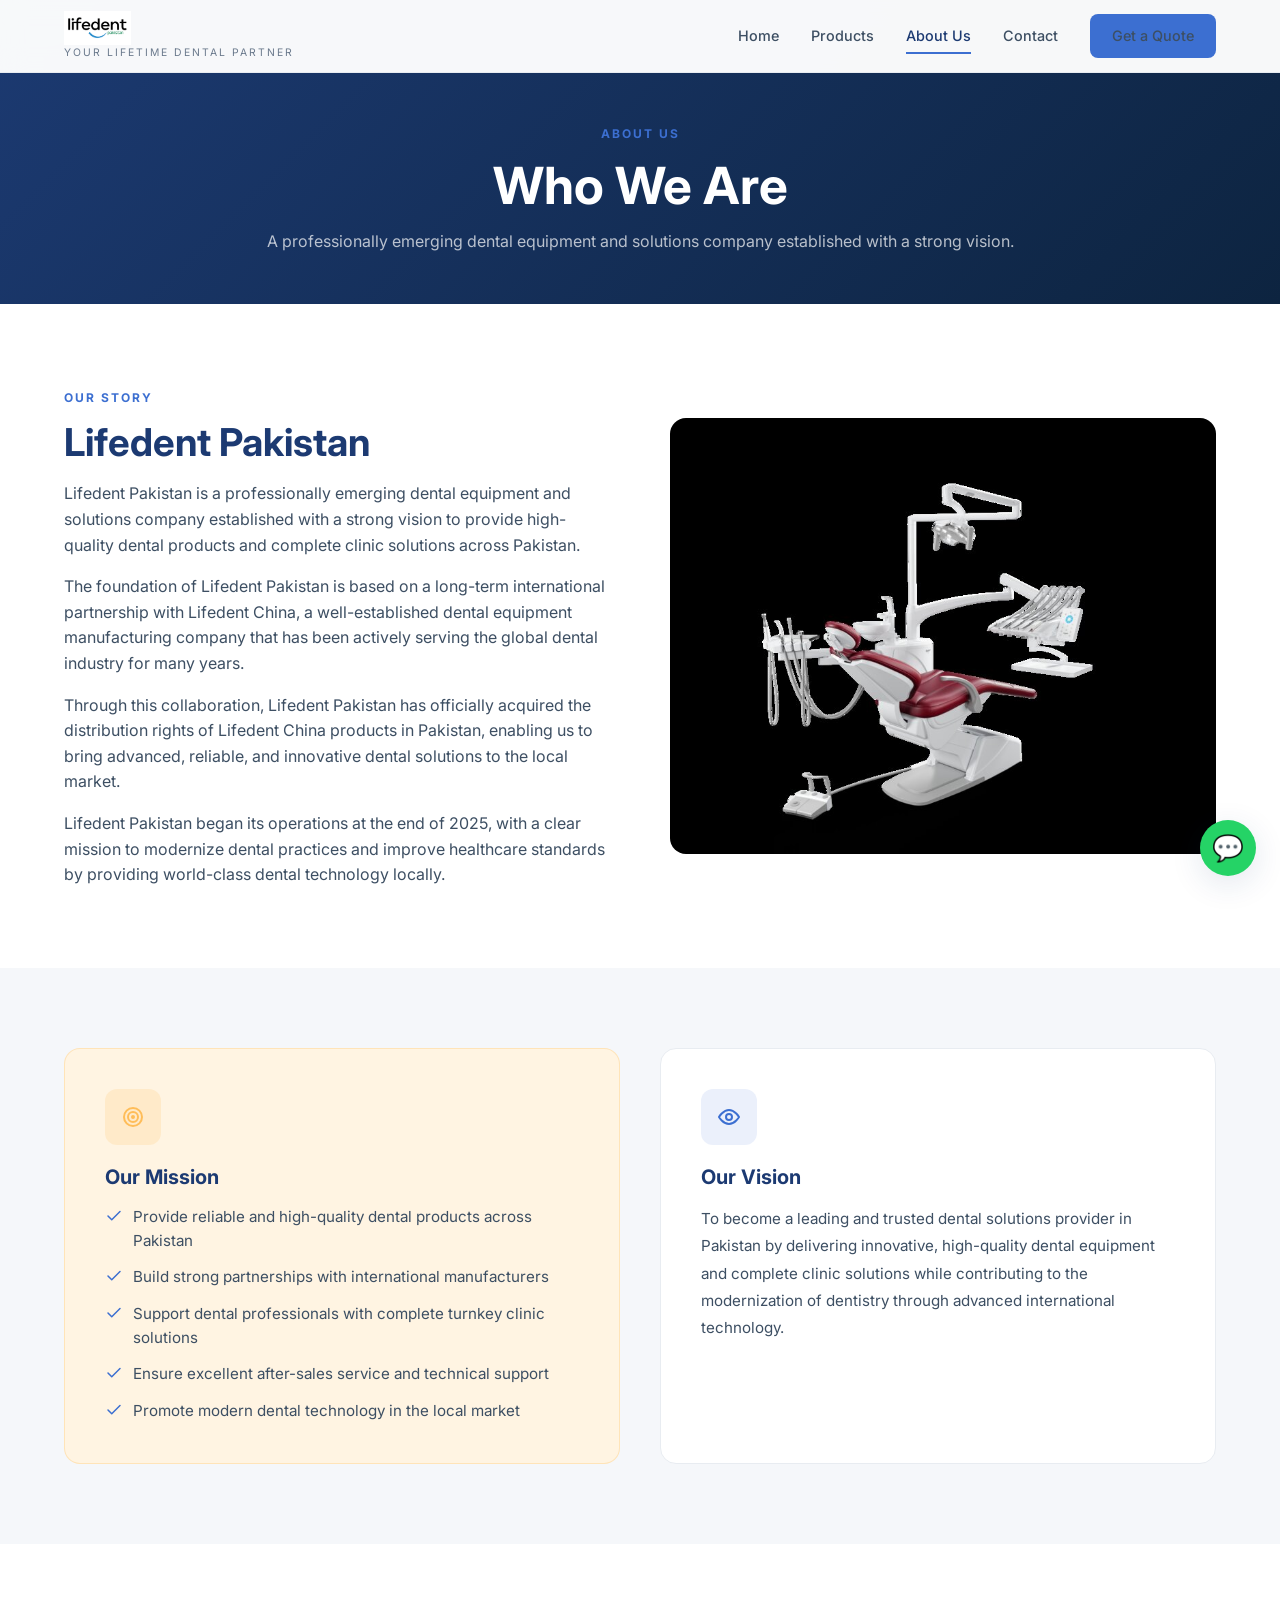
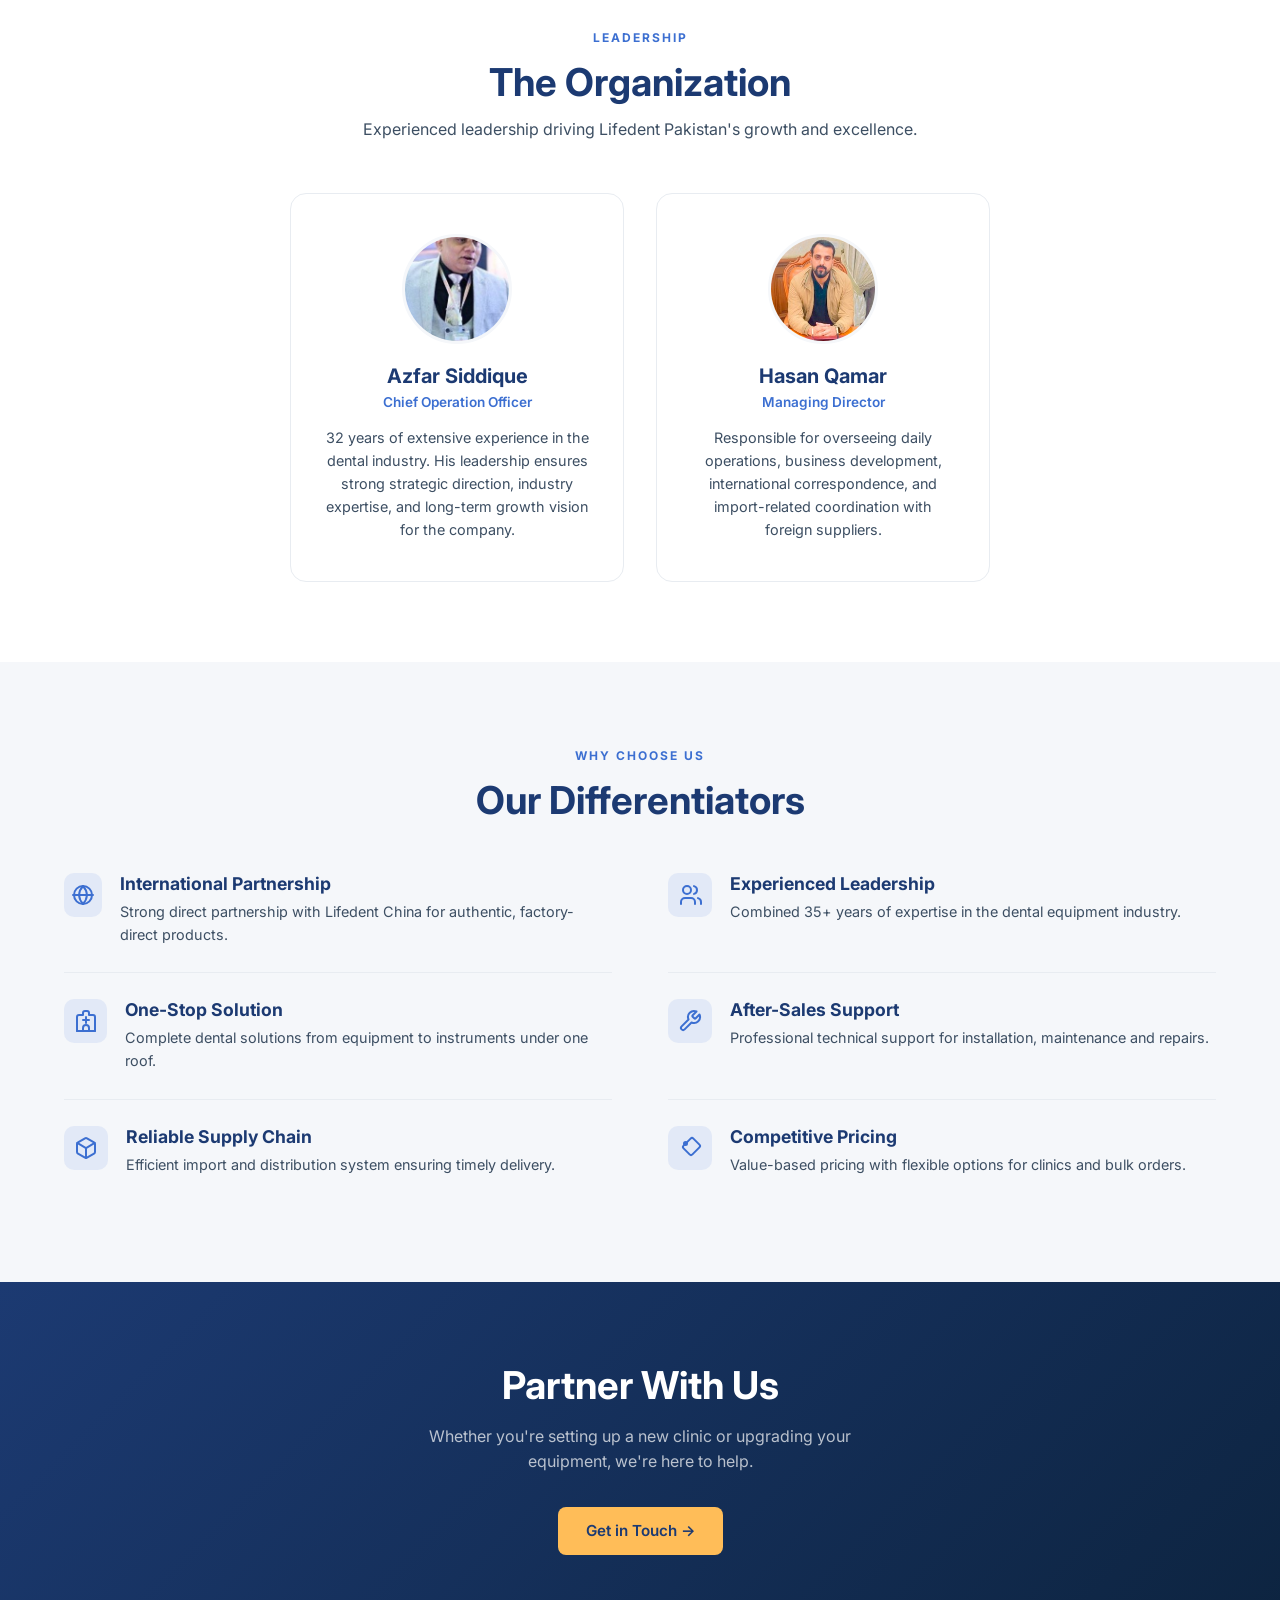
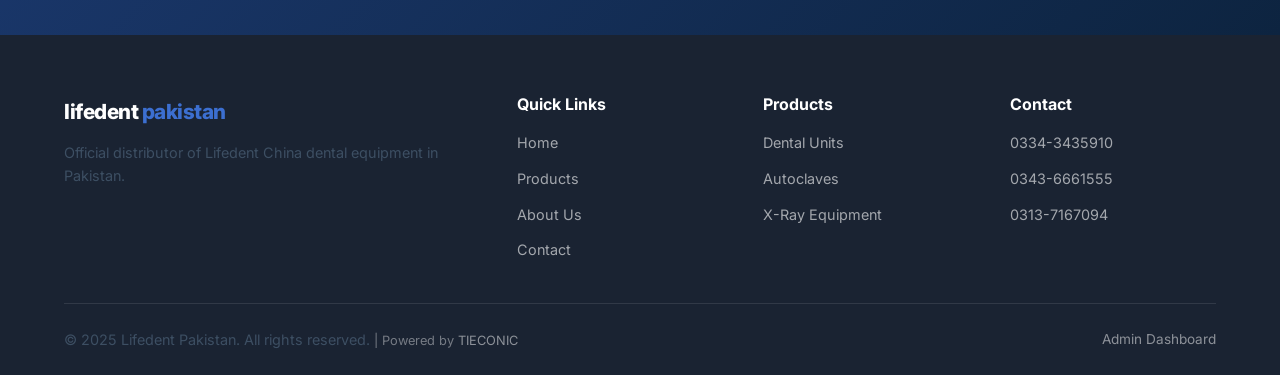
==== about.html @ 56ded5ef "Add Lifedent Pakistan website (HTML, CSS, JS, images) Initial site for Lifedent Pakistan including h" ====
<!DOCTYPE html>
<html lang="en">
<head>
  <meta charset="UTF-8">
  <meta name="viewport" content="width=device-width, initial-scale=1.0">
  <title>About Us — Lifedent Pakistan</title>
  <meta name="description" content="Learn about Lifedent Pakistan - the official distributor of Lifedent China in Pakistan with 32+ years of dental industry experience.">
  <link href="https://fonts.googleapis.com/css2?family=Inter:wght@400;500;600;700;800&display=swap" rel="stylesheet">
  <link rel="stylesheet" href="css/style.css">
</head>
<body>

  <!-- Header -->
  <header class="header">
    <div class="container header-inner">
      <a href="index.html" class="logo">
        <div>
          <img src="images/logo.png" alt="Lifedent Pakistan" class="logo-img">
          <span class="logo-sub">Your Lifetime Dental Partner</span>
        </div>
      </a>
      <nav class="nav">
        <a href="index.html">Home</a>
        <a href="products.html">Products</a>
        <a href="about.html">About Us</a>
        <a href="contact.html">Contact</a>
        <a href="contact.html" class="btn btn-primary">Get a Quote</a>
      </nav>
      <button class="mobile-toggle" aria-label="Menu">
        <span></span><span></span><span></span>
      </button>
    </div>
  </header>

  <!-- Page Header -->
  <section class="page-header">
    <div class="container">
      <span class="section-tag" style="color:var(--blue);">About Us</span>
      <h1>Who We Are</h1>
      <p>A professionally emerging dental equipment and solutions company established with a strong vision.</p>
    </div>
  </section>

  <!-- About Content -->
  <section class="section">
    <div class="container">
      <div class="about-split">
        <div>
          <span class="section-tag">Our Story</span>
          <h2>Lifedent Pakistan</h2>
          <p style="margin:16px 0;">Lifedent Pakistan is a professionally emerging dental equipment and solutions company established with a strong vision to provide high-quality dental products and complete clinic solutions across Pakistan.</p>
          <p style="margin-bottom:16px;">The foundation of Lifedent Pakistan is based on a long-term international partnership with Lifedent China, a well-established dental equipment manufacturing company that has been actively serving the global dental industry for many years.</p>
          <p style="margin-bottom:16px;">Through this collaboration, Lifedent Pakistan has officially acquired the distribution rights of Lifedent China products in Pakistan, enabling us to bring advanced, reliable, and innovative dental solutions to the local market.</p>
          <p>Lifedent Pakistan began its operations at the end of 2025, with a clear mission to modernize dental practices and improve healthcare standards by providing world-class dental technology locally.</p>
        </div>
        <div>
          <img src="images/p3i-full.jpg" alt="Lifedent Dental Unit in Modern Clinic" style="border-radius:16px;">
        </div>
      </div>
    </div>
  </section>

  <!-- Mission & Vision -->
  <section class="section section-alt">
    <div class="container">
      <div style="display:grid; grid-template-columns: 1fr 1fr; gap:40px;">
        <div class="feature-card cream" style="padding:40px;">
          <div class="feature-icon" style="background:rgba(255,189,88,0.18); color:var(--gold);"><svg xmlns="http://www.w3.org/2000/svg" width="24" height="24" viewBox="0 0 24 24" fill="none" stroke="currentColor" stroke-width="2" stroke-linecap="round" stroke-linejoin="round"><circle cx="12" cy="12" r="9"/><circle cx="12" cy="12" r="5"/><circle cx="12" cy="12" r="1"/></svg></div>
          <h3 style="margin-bottom:16px;">Our Mission</h3>
          <ul style="list-style:none; display:flex; flex-direction:column; gap:12px;">
            <li style="display:flex; gap:10px; align-items:flex-start; color:var(--gray-700); font-size:0.95rem;"><svg xmlns="http://www.w3.org/2000/svg" width="18" height="18" viewBox="0 0 24 24" fill="none" stroke="currentColor" stroke-width="2" stroke-linecap="round" stroke-linejoin="round" style="flex-shrink:0; margin-top:2px; color:var(--blue);"><path d="M20 6 9 17l-5-5"/></svg> Provide reliable and high-quality dental products across Pakistan</li>
            <li style="display:flex; gap:10px; align-items:flex-start; color:var(--gray-700); font-size:0.95rem;"><svg xmlns="http://www.w3.org/2000/svg" width="18" height="18" viewBox="0 0 24 24" fill="none" stroke="currentColor" stroke-width="2" stroke-linecap="round" stroke-linejoin="round" style="flex-shrink:0; margin-top:2px; color:var(--blue);"><path d="M20 6 9 17l-5-5"/></svg> Build strong partnerships with international manufacturers</li>
            <li style="display:flex; gap:10px; align-items:flex-start; color:var(--gray-700); font-size:0.95rem;"><svg xmlns="http://www.w3.org/2000/svg" width="18" height="18" viewBox="0 0 24 24" fill="none" stroke="currentColor" stroke-width="2" stroke-linecap="round" stroke-linejoin="round" style="flex-shrink:0; margin-top:2px; color:var(--blue);"><path d="M20 6 9 17l-5-5"/></svg> Support dental professionals with complete turnkey clinic solutions</li>
            <li style="display:flex; gap:10px; align-items:flex-start; color:var(--gray-700); font-size:0.95rem;"><svg xmlns="http://www.w3.org/2000/svg" width="18" height="18" viewBox="0 0 24 24" fill="none" stroke="currentColor" stroke-width="2" stroke-linecap="round" stroke-linejoin="round" style="flex-shrink:0; margin-top:2px; color:var(--blue);"><path d="M20 6 9 17l-5-5"/></svg> Ensure excellent after-sales service and technical support</li>
            <li style="display:flex; gap:10px; align-items:flex-start; color:var(--gray-700); font-size:0.95rem;"><svg xmlns="http://www.w3.org/2000/svg" width="18" height="18" viewBox="0 0 24 24" fill="none" stroke="currentColor" stroke-width="2" stroke-linecap="round" stroke-linejoin="round" style="flex-shrink:0; margin-top:2px; color:var(--blue);"><path d="M20 6 9 17l-5-5"/></svg> Promote modern dental technology in the local market</li>
          </ul>
        </div>
        <div class="feature-card" style="padding:40px;">
          <div class="feature-icon" style="background:rgba(60,111,209,0.1);"><svg xmlns="http://www.w3.org/2000/svg" width="24" height="24" viewBox="0 0 24 24" fill="none" stroke="currentColor" stroke-width="2" stroke-linecap="round" stroke-linejoin="round"><path d="M2 12s4-7 10-7 10 7 10 7-4 7-10 7-10-7-10-7Z"/><circle cx="12" cy="12" r="3"/></svg></div>
          <h3 style="margin-bottom:16px;">Our Vision</h3>
          <p style="font-size:0.95rem; line-height:1.8;">To become a leading and trusted dental solutions provider in Pakistan by delivering innovative, high-quality dental equipment and complete clinic solutions while contributing to the modernization of dentistry through advanced international technology.</p>
        </div>
      </div>
    </div>
  </section>

  <!-- Team -->
  <section class="section">
    <div class="container">
      <div class="section-header">
        <span class="section-tag">Leadership</span>
        <h2>The Organization</h2>
        <p>Experienced leadership driving Lifedent Pakistan's growth and excellence.</p>
      </div>
      <div class="team-grid" style="max-width:700px; margin:0 auto;">
        <div class="team-card">
          <img src="images/team-azfar.jpg" alt="Azfar Siddique" class="team-photo">
          <h3>Azfar Siddique</h3>
          <div class="role">Chief Operation Officer</div>
          <p>32 years of extensive experience in the dental industry. His leadership ensures strong strategic direction, industry expertise, and long-term growth vision for the company.</p>
        </div>
        <div class="team-card">
          <img src="images/team-hasan.jpg" alt="Hasan Qamar" class="team-photo">
          <h3>Hasan Qamar</h3>
          <div class="role">Managing Director</div>
          <p>Responsible for overseeing daily operations, business development, international correspondence, and import-related coordination with foreign suppliers.</p>
        </div>
      </div>
    </div>
  </section>

  <!-- Why Choose Us -->
  <section class="section section-alt">
    <div class="container">
      <div class="section-header">
        <span class="section-tag">Why Choose Us</span>
        <h2>Our Differentiators</h2>
      </div>
      <div class="feature-list">
        <div class="feature-row">
          <div class="feature-icon"><svg xmlns="http://www.w3.org/2000/svg" width="24" height="24" viewBox="0 0 24 24" fill="none" stroke="currentColor" stroke-width="2" stroke-linecap="round" stroke-linejoin="round"><circle cx="12" cy="12" r="9"/><path d="M2 12h20"/><path d="M12 3a15.3 15.3 0 0 1 4 9 15.3 15.3 0 0 1-4 9 15.3 15.3 0 0 1-4-9 15.3 15.3 0 0 1 4-9z"/></svg></div>
          <div>
            <h4>International Partnership</h4>
            <p>Strong direct partnership with Lifedent China for authentic, factory-direct products.</p>
          </div>
        </div>
        <div class="feature-row">
          <div class="feature-icon"><svg xmlns="http://www.w3.org/2000/svg" width="24" height="24" viewBox="0 0 24 24" fill="none" stroke="currentColor" stroke-width="2" stroke-linecap="round" stroke-linejoin="round"><path d="M17 21v-2a4 4 0 0 0-4-4H7a4 4 0 0 0-4 4v2"/><circle cx="9" cy="7" r="4"/><path d="M23 21v-2a4 4 0 0 0-3-3.87"/><path d="M16 3.13a4 4 0 0 1 0 7.75"/></svg></div>
          <div>
            <h4>Experienced Leadership</h4>
            <p>Combined 35+ years of expertise in the dental equipment industry.</p>
          </div>
        </div>
        <div class="feature-row">
          <div class="feature-icon"><svg xmlns="http://www.w3.org/2000/svg" width="24" height="24" viewBox="0 0 24 24" fill="none" stroke="currentColor" stroke-width="2" stroke-linecap="round" stroke-linejoin="round"><path d="M3 22V8a2 2 0 0 1 2-2h4V4a2 2 0 0 1 2-2h2a2 2 0 0 1 2 2v2h4a2 2 0 0 1 2 2v14"/><path d="M3 22h18"/><path d="M12 8v6"/><path d="M9 11h6"/><path d="M9 22v-3a3 3 0 0 1 6 0v3"/></svg></div>
          <div>
            <h4>One-Stop Solution</h4>
            <p>Complete dental solutions from equipment to instruments under one roof.</p>
          </div>
        </div>
        <div class="feature-row">
          <div class="feature-icon"><svg xmlns="http://www.w3.org/2000/svg" width="24" height="24" viewBox="0 0 24 24" fill="none" stroke="currentColor" stroke-width="2" stroke-linecap="round" stroke-linejoin="round"><path d="M14.7 6.3a1 1 0 0 0 0 1.4l1.6 1.6a1 1 0 0 0 1.4 0l3.77-3.77a6 6 0 0 1-7.94 7.94l-6.91 6.91a2.12 2.12 0 0 1-3-3l6.91-6.91a6 6 0 0 1 7.94-7.94l-3.76 3.76z"/></svg></div>
          <div>
            <h4>After-Sales Support</h4>
            <p>Professional technical support for installation, maintenance and repairs.</p>
          </div>
        </div>
        <div class="feature-row">
          <div class="feature-icon"><svg xmlns="http://www.w3.org/2000/svg" width="24" height="24" viewBox="0 0 24 24" fill="none" stroke="currentColor" stroke-width="2" stroke-linecap="round" stroke-linejoin="round"><path d="M21 16V8a2 2 0 0 0-1-1.73l-7-4a2 2 0 0 0-2 0l-7 4A2 2 0 0 0 3 8v8a2 2 0 0 0 1 1.73l7 4a2 2 0 0 0 2 0l7-4A2 2 0 0 0 21 16Z"/><path d="M3.27 6.96 12 12.01l8.73-5.05"/><path d="M12 22.08V12"/></svg></div>
          <div>
            <h4>Reliable Supply Chain</h4>
            <p>Efficient import and distribution system ensuring timely delivery.</p>
          </div>
        </div>
        <div class="feature-row">
          <div class="feature-icon"><svg xmlns="http://www.w3.org/2000/svg" width="24" height="24" viewBox="0 0 24 24" fill="none" stroke="currentColor" stroke-width="2" stroke-linecap="round" stroke-linejoin="round"><path d="M12.59 2.59a2 2 0 0 1 2.82 0l6 6a2 2 0 0 1 0 2.82l-7 7a2 2 0 0 1-2.82 0l-6-6a2 2 0 0 1 0-2.82l7-7Z"/><circle cx="7.5" cy="7.5" r="1.5"/></svg></div>
          <div>
            <h4>Competitive Pricing</h4>
            <p>Value-based pricing with flexible options for clinics and bulk orders.</p>
          </div>
        </div>
      </div>
    </div>
  </section>

  <!-- CTA -->
  <section class="cta-section">
    <div class="container">
      <h2>Partner With Us</h2>
      <p>Whether you're setting up a new clinic or upgrading your equipment, we're here to help.</p>
      <div class="cta-buttons">
        <a href="contact.html" class="btn btn-gold">Get in Touch →</a>
      </div>
    </div>
  </section>

  <!-- Footer -->
  <footer class="footer">
    <div class="container">
      <div class="footer-grid">
        <div>
          <div class="logo-text" style="color:white; margin-bottom:12px;">lifedent <span style="color:var(--blue);">pakistan</span></div>
          <p>Official distributor of Lifedent China dental equipment in Pakistan.</p>
        </div>
        <div>
          <h4>Quick Links</h4>
          <ul class="footer-links">
            <li><a href="index.html">Home</a></li>
            <li><a href="products.html">Products</a></li>
            <li><a href="about.html">About Us</a></li>
            <li><a href="contact.html">Contact</a></li>
          </ul>
        </div>
        <div>
          <h4>Products</h4>
          <ul class="footer-links">
            <li><a href="products.html">Dental Units</a></li>
            <li><a href="products.html">Autoclaves</a></li>
            <li><a href="products.html">X-Ray Equipment</a></li>
          </ul>
        </div>
        <div>
          <h4>Contact</h4>
          <ul class="footer-links">
            <li><a href="tel:03343435910">0334-3435910</a></li>
            <li><a href="tel:03436661555">0343-6661555</a></li>
            <li><a href="tel:03137167094">0313-7167094</a></li>
          </ul>
        </div>
      </div>
      <div class="footer-bottom">
        <p>© 2025 Lifedent Pakistan. All rights reserved. <span class="powered-by">| Powered by <a href="https://tieconic.com" target="_blank" rel="noopener">TIECONIC</a></span></p>
        <a href="admin.html">Admin Dashboard</a>
      </div>
    </div>
  </footer>

  <a href="https://wa.me/923343435910" target="_blank" class="whatsapp-float" title="Chat on WhatsApp">💬</a>
  <script src="js/main.js"></script>
</body>
</html>
---- css/style.css ----
/* ========================================
   LIFEDENT PAKISTAN - Main Stylesheet
   ======================================== */

/* --- Reset & Base --- */
*, *::before, *::after { box-sizing: border-box; margin: 0; padding: 0; }

:root {
  --navy: #1C3A72;
  --blue: #3C6FD1;
  --blue-dark: #2D55A8;
  --gold: #FFBD58;
  --cream: #FFF4E2;
  --white: #FFFFFF;
  --off-white: #F5F7FA;
  --gray-100: #E8ECF1;
  --gray-200: #CBD2DC;
  --gray-500: #6B7A8D;
  --gray-700: #3D4F63;
  --gray-900: #1A2332;
  --red: #E53E3E;
  --green: #38A169;
  --shadow-sm: 0 1px 3px rgba(28,58,114,0.08);
  --shadow-md: 0 4px 16px rgba(28,58,114,0.1);
  --shadow-lg: 0 8px 32px rgba(28,58,114,0.12);
  --radius: 8px;
  --radius-lg: 16px;
  --transition: 0.3s ease;
}

html { scroll-behavior: smooth; }
body {
  font-family: 'Inter', -apple-system, BlinkMacSystemFont, 'Segoe UI', sans-serif;
  color: var(--gray-900);
  line-height: 1.6;
  background: var(--white);
  -webkit-font-smoothing: antialiased;
}

img { max-width: 100%; height: auto; display: block; }
a { color: var(--blue); text-decoration: none; transition: color var(--transition); }
a:hover { color: var(--blue-dark); }

.container { max-width: 1200px; margin: 0 auto; padding: 0 24px; }

/* --- Typography --- */
h1, h2, h3, h4 { font-weight: 700; line-height: 1.2; color: var(--navy); }
h1 { font-size: clamp(2rem, 5vw, 3.2rem); }
h2 { font-size: clamp(1.6rem, 3.5vw, 2.4rem); }
h3 { font-size: 1.25rem; }
h4 { font-size: 1.1rem; }
p { color: var(--gray-700); }

/* --- Buttons --- */
.btn {
  display: inline-flex; align-items: center; gap: 8px;
  padding: 12px 28px; border-radius: var(--radius);
  font-size: 0.95rem; font-weight: 600;
  border: none; cursor: pointer;
  transition: all var(--transition);
}
.btn-primary { background: var(--blue); color: var(--white); }
.btn-primary:hover { background: var(--blue-dark); transform: translateY(-1px); box-shadow: var(--shadow-md); color: var(--white); }
.btn-navy { background: var(--navy); color: var(--white); }
.btn-navy:hover { background: #142D48; transform: translateY(-1px); color: var(--white); }
.btn-outline { background: transparent; border: 2px solid var(--blue); color: var(--blue); }
.btn-outline:hover { background: var(--blue); color: var(--white); }
.btn-gold { background: var(--gold); color: var(--navy); }
.btn-gold:hover { background: #E09600; }
.btn-sm { padding: 8px 18px; font-size: 0.85rem; }
.btn-danger { background: var(--red); color: var(--white); }
.btn-danger:hover { background: #C53030; }

/* --- Header / Navigation --- */
.header {
  position: fixed; top: 0; left: 0; right: 0; z-index: 1000;
  background: rgba(255,255,255,0.97);
  backdrop-filter: blur(12px);
  border-bottom: 1px solid var(--gray-100);
  transition: box-shadow var(--transition);
}
.header.scrolled { box-shadow: var(--shadow-md); }
.header-inner {
  display: flex; align-items: center; justify-content: space-between;
  height: 72px;
}
.logo { display: flex; align-items: center; gap: 10px; }
.logo svg { height: 36px; width: auto; }
.logo-img { height: 34px; width: auto; display: block; margin-bottom: 2px; }
.logo-text { font-size: 1.3rem; font-weight: 800; color: var(--navy); letter-spacing: -0.5px; }
.logo-text span { color: var(--blue); }
.logo-sub { font-size: 0.65rem; color: var(--gray-500); text-transform: uppercase; letter-spacing: 2px; display: block; margin-top: -2px; }

.nav { display: flex; align-items: center; gap: 32px; }
.nav a {
  font-size: 0.9rem; font-weight: 500; color: var(--gray-700);
  position: relative; padding: 4px 0;
}
.nav a::after {
  content: ''; position: absolute; bottom: -2px; left: 0; width: 0; height: 2px;
  background: var(--blue); transition: width var(--transition);
}
.nav a:hover, .nav a.active { color: var(--navy); }
.nav a:hover::after, .nav a.active::after { width: 100%; }
.nav .btn { padding: 10px 22px; }

.mobile-toggle { display: none; background: none; border: none; cursor: pointer; padding: 8px; }
.mobile-toggle span {
  display: block; width: 24px; height: 2px; background: var(--navy);
  margin: 5px 0; transition: all var(--transition);
}

/* --- Hero Section --- */
.hero {
  padding: 140px 0 80px;
  background: var(--off-white);
}
.hero-grid {
  display: grid; grid-template-columns: 1fr 1fr; gap: 60px; align-items: center;
}
.hero-badge {
  display: inline-block;
  color: var(--blue); border-bottom: 2px solid var(--blue);
  padding-bottom: 6px; font-size: 0.8rem; font-weight: 700;
  text-transform: uppercase; letter-spacing: 1.5px;
  margin-bottom: 24px;
}
.hero h1 { margin-bottom: 20px; }
.hero h1 span { color: var(--blue); }
.hero p { font-size: 1.1rem; margin-bottom: 32px; max-width: 500px; }
.hero-buttons { display: flex; gap: 16px; flex-wrap: wrap; }
.hero-image { position: relative; }
.hero-image img {
  border-radius: var(--radius-lg);
  border: 1px solid var(--gray-100);
  box-shadow: var(--shadow-lg);
  background: var(--white);
}

/* --- Stats Bar --- */
.stats-bar {
  background: var(--navy);
  padding: 40px 0;
}
.stats-grid {
  display: grid; grid-template-columns: repeat(4, 1fr); gap: 30px; text-align: center;
}
.stat-item h3 { font-size: 2rem; color: var(--blue); margin-bottom: 4px; }
.stat-item p { color: rgba(255,255,255,0.7); font-size: 0.85rem; }

/* --- Section Styles --- */
.section { padding: 80px 0; }
.section-alt { background: var(--off-white); }
.section-header { text-align: center; max-width: 640px; margin: 0 auto 50px; }
.section-header p { margin-top: 12px; }
.section-tag {
  display: inline-block; font-size: 0.75rem; font-weight: 700; text-transform: uppercase;
  letter-spacing: 2px; color: var(--blue); margin-bottom: 12px;
}

/* --- Product Cards --- */
.products-grid {
  display: grid; grid-template-columns: repeat(auto-fill, minmax(300px, 1fr)); gap: 28px;
}
.product-card {
  background: var(--white); border-radius: var(--radius-lg);
  overflow: hidden; border: 1px solid var(--gray-100);
  transition: all var(--transition);
}
.product-card:hover {
  transform: translateY(-2px);
  box-shadow: var(--shadow-md);
  border-color: var(--blue);
}
.product-card-image {
  height: 240px; overflow: hidden; background: var(--off-white);
  display: flex; align-items: center; justify-content: center;
  padding: 20px;
}
.product-card-image img {
  max-height: 100%; width: auto; object-fit: contain;
}
.product-card-body { padding: 24px; }
.product-card-body .category {
  font-size: 0.75rem; font-weight: 600; text-transform: uppercase;
  letter-spacing: 1px; color: var(--blue); margin-bottom: 8px;
}
.product-card-body h3 { margin-bottom: 8px; }
.product-card-body p { font-size: 0.9rem; margin-bottom: 16px; 
  display: -webkit-box; -webkit-line-clamp: 3; -webkit-box-orient: vertical; overflow: hidden;
}
.product-card-footer {
  display: flex; align-items: center; justify-content: space-between;
  padding: 16px 24px; border-top: 1px solid var(--gray-100);
}
.product-card-footer .brand { font-size: 0.8rem; color: var(--gray-500); }

/* --- Features Grid (Mission / Vision cards) --- */
.features-grid {
  display: grid; grid-template-columns: repeat(auto-fill, minmax(260px, 1fr)); gap: 28px;
}
.feature-card {
  padding: 32px; border-radius: var(--radius-lg);
  background: var(--white); border: 1px solid var(--gray-100);
  transition: all var(--transition);
}
.feature-card:hover { border-color: var(--blue); box-shadow: var(--shadow-md); }
.feature-card.cream { background: var(--cream); border-color: rgba(255,189,88,0.3); }
.feature-icon {
  width: 56px; height: 56px; border-radius: 12px;
  background: rgba(60,111,209,0.1); color: var(--blue);
  display: flex; align-items: center; justify-content: center;
  margin-bottom: 20px; font-size: 1.5rem;
}
.feature-card h4 { margin-bottom: 8px; }
.feature-card p { font-size: 0.9rem; }

/* --- Feature List (flat, non-card differentiator rows) --- */
.feature-list {
  display: grid; grid-template-columns: repeat(2, 1fr); gap: 0 56px;
}
.feature-row {
  display: flex; gap: 18px; align-items: flex-start;
  padding: 26px 0; border-top: 1px solid var(--gray-100);
}
.feature-row:nth-child(1), .feature-row:nth-child(2) { border-top: none; padding-top: 0; }
.feature-row .feature-icon {
  width: 44px; height: 44px; border-radius: 10px; margin-bottom: 0;
}
.feature-row h4 { margin-bottom: 6px; }
.feature-row p { font-size: 0.9rem; }

/* --- About Section (Home) --- */
.about-split {
  display: grid; grid-template-columns: 1fr 1fr; gap: 60px; align-items: center;
}
.about-split img { border-radius: var(--radius-lg); }

/* --- CTA Section --- */
.cta-section {
  background: linear-gradient(135deg, var(--navy) 0%, #0D2440 100%);
  padding: 80px 0; text-align: center;
}
.cta-section h2 { color: var(--white); margin-bottom: 16px; }
.cta-section p { color: rgba(255,255,255,0.7); margin-bottom: 32px; max-width: 500px; margin-left: auto; margin-right: auto; }
.cta-buttons { display: flex; gap: 16px; justify-content: center; flex-wrap: wrap; }

/* --- Contact Info --- */
.contact-grid {
  display: grid; grid-template-columns: 1fr 1fr; gap: 48px;
}
.contact-info-list { list-style: none; display: flex; flex-direction: column; gap: 24px; }
.contact-info-list li {
  display: flex; gap: 16px; align-items: flex-start;
}
.contact-info-list .icon {
  width: 48px; height: 48px; border-radius: 12px;
  background: rgba(0,174,239,0.1); color: var(--blue);
  display: flex; align-items: center; justify-content: center;
  flex-shrink: 0; font-size: 1.2rem;
}
.contact-info-list h4 { margin-bottom: 4px; }
.contact-info-list p { font-size: 0.9rem; }

.contact-form { display: flex; flex-direction: column; gap: 16px; }
.form-row { display: grid; grid-template-columns: 1fr 1fr; gap: 16px; }
.form-group { display: flex; flex-direction: column; gap: 6px; }
.form-group label { font-size: 0.85rem; font-weight: 600; color: var(--navy); }
.form-group input, .form-group textarea, .form-group select {
  padding: 12px 16px; border: 1px solid var(--gray-200); border-radius: var(--radius);
  font-family: inherit; font-size: 0.95rem; transition: border-color var(--transition);
  outline: none;
}
.form-group input:focus, .form-group textarea:focus, .form-group select:focus {
  border-color: var(--blue); box-shadow: 0 0 0 3px rgba(0,174,239,0.1);
}
.form-group textarea { resize: vertical; min-height: 120px; }

/* --- Team Section --- */
.team-grid {
  display: grid; grid-template-columns: repeat(auto-fill, minmax(280px, 1fr)); gap: 32px;
}
.team-card {
  text-align: center; padding: 40px 32px; background: var(--white);
  border-radius: var(--radius-lg); border: 1px solid var(--gray-100);
}
.team-avatar {
  width: 100px; height: 100px; border-radius: 50%;
  background: linear-gradient(135deg, var(--blue), var(--navy));
  margin: 0 auto 20px; display: flex; align-items: center; justify-content: center;
  font-size: 2rem; color: var(--white); font-weight: 700;
}
.team-photo {
  width: 110px; height: 110px; border-radius: 50%;
  margin: 0 auto 20px; object-fit: cover;
  border: 3px solid var(--off-white);
}
.team-card h3 { margin-bottom: 4px; }
.team-card .role { color: var(--blue); font-size: 0.85rem; font-weight: 600; margin-bottom: 12px; }
.team-card p { font-size: 0.9rem; }

/* --- Footer --- */
.footer {
  background: var(--gray-900); padding: 60px 0 24px; color: rgba(255,255,255,0.7);
}
.footer-grid {
  display: grid; grid-template-columns: 2fr 1fr 1fr 1fr; gap: 40px; margin-bottom: 40px;
}
.footer h4 { color: var(--white); margin-bottom: 16px; font-size: 1rem; }
.footer p { font-size: 0.9rem; }
.footer-links { list-style: none; display: flex; flex-direction: column; gap: 10px; }
.footer-links a { color: rgba(255,255,255,0.6); font-size: 0.9rem; }
.footer-links a:hover { color: var(--blue); }
.footer-bottom {
  border-top: 1px solid rgba(255,255,255,0.1); padding-top: 24px;
  display: flex; justify-content: space-between; align-items: center;
  font-size: 0.85rem;
}
.footer-bottom a { color: rgba(255,255,255,0.5); }
.powered-by { color: rgba(255,255,255,0.4); font-size: 0.8rem; }
.powered-by a { color: rgba(255,255,255,0.5); transition: color 0.3s; }
.powered-by a:hover { color: #00AEEF; }

/* --- Page Header --- */
.page-header {
  padding: 120px 0 50px;
  background: linear-gradient(135deg, var(--navy) 0%, #0D2440 100%);
  text-align: center;
}
.page-header h1 { color: var(--white); margin-bottom: 12px; }
.page-header p { color: rgba(255,255,255,0.7); }

/* --- Product Detail Modal --- */
.modal-overlay {
  position: fixed; inset: 0; background: rgba(0,0,0,0.5);
  z-index: 2000; display: none; align-items: center; justify-content: center;
  padding: 24px;
}
.modal-overlay.active { display: flex; }
.modal {
  background: var(--white); border-radius: var(--radius-lg);
  max-width: 700px; width: 100%; max-height: 85vh; overflow-y: auto;
  padding: 40px; position: relative;
}
.modal-close {
  position: absolute; top: 16px; right: 16px; background: none; border: none;
  font-size: 1.5rem; cursor: pointer; color: var(--gray-500); padding: 4px 8px;
}
.modal-close:hover { color: var(--navy); }
.modal img { border-radius: var(--radius); margin-bottom: 20px; }

/* ========================================
   ADMIN DASHBOARD STYLES
   ======================================== */
.admin-layout {
  display: grid; grid-template-columns: 250px 1fr; min-height: 100vh;
}
.admin-sidebar {
  background: var(--navy); color: var(--white); padding: 24px 0;
  position: fixed; top: 0; left: 0; bottom: 0; width: 250px; overflow-y: auto;
}
.admin-sidebar .logo-area {
  padding: 0 24px 24px; border-bottom: 1px solid rgba(255,255,255,0.1);
  margin-bottom: 16px;
}
.admin-sidebar .logo-area h3 { color: var(--white); font-size: 1.1rem; }
.admin-sidebar .logo-area span { color: var(--blue); font-size: 0.75rem; }
.admin-nav { list-style: none; }
.admin-nav li a {
  display: flex; align-items: center; gap: 12px;
  padding: 12px 24px; color: rgba(255,255,255,0.6);
  font-size: 0.9rem; transition: all var(--transition);
}
.admin-nav li a:hover, .admin-nav li a.active {
  background: rgba(255,255,255,0.08); color: var(--white);
}
.admin-nav li a.active { border-right: 3px solid var(--blue); }

.admin-main { margin-left: 250px; padding: 32px; background: var(--off-white); min-height: 100vh; }
.admin-topbar {
  display: flex; justify-content: space-between; align-items: center;
  margin-bottom: 32px;
}
.admin-topbar h1 { font-size: 1.6rem; }

/* Admin Cards */
.admin-stats {
  display: grid; grid-template-columns: repeat(auto-fill, minmax(220px, 1fr)); gap: 20px;
  margin-bottom: 32px;
}
.admin-stat-card {
  background: var(--white); border-radius: var(--radius-lg); padding: 24px;
  border: 1px solid var(--gray-100);
}
.admin-stat-card .label { font-size: 0.8rem; color: var(--gray-500); text-transform: uppercase; letter-spacing: 1px; }
.admin-stat-card .value { font-size: 2rem; font-weight: 700; color: var(--navy); margin: 4px 0; }

/* Admin Table */
.admin-table-wrap {
  background: var(--white); border-radius: var(--radius-lg);
  border: 1px solid var(--gray-100); overflow: hidden;
}
.admin-table-header {
  display: flex; justify-content: space-between; align-items: center;
  padding: 20px 24px; border-bottom: 1px solid var(--gray-100);
}
.admin-table-header h3 { font-size: 1.1rem; }

.admin-table {
  width: 100%; border-collapse: collapse;
}
.admin-table th {
  text-align: left; padding: 12px 24px; font-size: 0.8rem;
  text-transform: uppercase; letter-spacing: 1px; color: var(--gray-500);
  border-bottom: 1px solid var(--gray-100); background: var(--off-white);
}
.admin-table td {
  padding: 16px 24px; border-bottom: 1px solid var(--gray-100);
  font-size: 0.9rem; vertical-align: middle;
}
.admin-table tr:last-child td { border-bottom: none; }
.admin-table .product-thumb {
  width: 50px; height: 50px; border-radius: var(--radius);
  object-fit: cover; background: var(--off-white);
}
.badge {
  display: inline-block; padding: 4px 12px; border-radius: 12px;
  font-size: 0.75rem; font-weight: 600;
}
.badge-active { background: rgba(56,161,105,0.1); color: var(--green); }
.badge-draft { background: rgba(107,122,141,0.1); color: var(--gray-500); }

/* Admin Form */
.admin-form-wrap {
  background: var(--white); border-radius: var(--radius-lg);
  border: 1px solid var(--gray-100); padding: 32px;
}
.admin-form-wrap h3 { margin-bottom: 24px; }

/* --- Toast Notification --- */
.toast {
  position: fixed; bottom: 24px; right: 24px; z-index: 3000;
  background: var(--navy); color: var(--white);
  padding: 14px 24px; border-radius: var(--radius);
  font-size: 0.9rem; box-shadow: var(--shadow-lg);
  transform: translateY(100px); opacity: 0;
  transition: all 0.3s ease;
}
.toast.show { transform: translateY(0); opacity: 1; }
.toast.success { background: var(--green); }
.toast.error { background: var(--red); }

/* --- WhatsApp Floating Button --- */
.whatsapp-float {
  position: fixed; bottom: 24px; right: 24px; z-index: 900;
  width: 56px; height: 56px; border-radius: 50%;
  background: #25D366; color: white;
  display: flex; align-items: center; justify-content: center;
  box-shadow: var(--shadow-lg); transition: transform var(--transition);
  font-size: 1.6rem;
}
.whatsapp-float:hover { transform: scale(1.1); color: white; }

/* --- Responsive --- */
@media (max-width: 900px) {
  .hero-grid, .about-split, .contact-grid { grid-template-columns: 1fr; gap: 40px; }
  .hero { padding: 120px 0 60px; }
  .hero-image { order: -1; }
  .stats-grid { grid-template-columns: repeat(2, 1fr); }
  .footer-grid { grid-template-columns: 1fr 1fr; }
  .products-grid { grid-template-columns: repeat(auto-fill, minmax(260px, 1fr)); }
  .feature-list { grid-template-columns: 1fr; gap: 0; }
  .feature-row:nth-child(2) { border-top: 1px solid var(--gray-100); padding-top: 26px; }
  .form-row { grid-template-columns: 1fr; }
  
  /* Admin responsive */
  .admin-layout { grid-template-columns: 1fr; }
  .admin-sidebar { display: none; }
  .admin-main { margin-left: 0; }
  .admin-table { font-size: 0.8rem; }
  .admin-table th, .admin-table td { padding: 10px 12px; }
}

@media (max-width: 768px) {
  .nav { 
    display: none; position: fixed; top: 72px; left: 0; right: 0;
    background: var(--white); flex-direction: column; padding: 24px;
    box-shadow: var(--shadow-lg); gap: 16px;
  }
  .nav.open { display: flex; }
  .mobile-toggle { display: block; }
  .footer-grid { grid-template-columns: 1fr; }
  .footer-bottom { flex-direction: column; gap: 8px; text-align: center; }
}
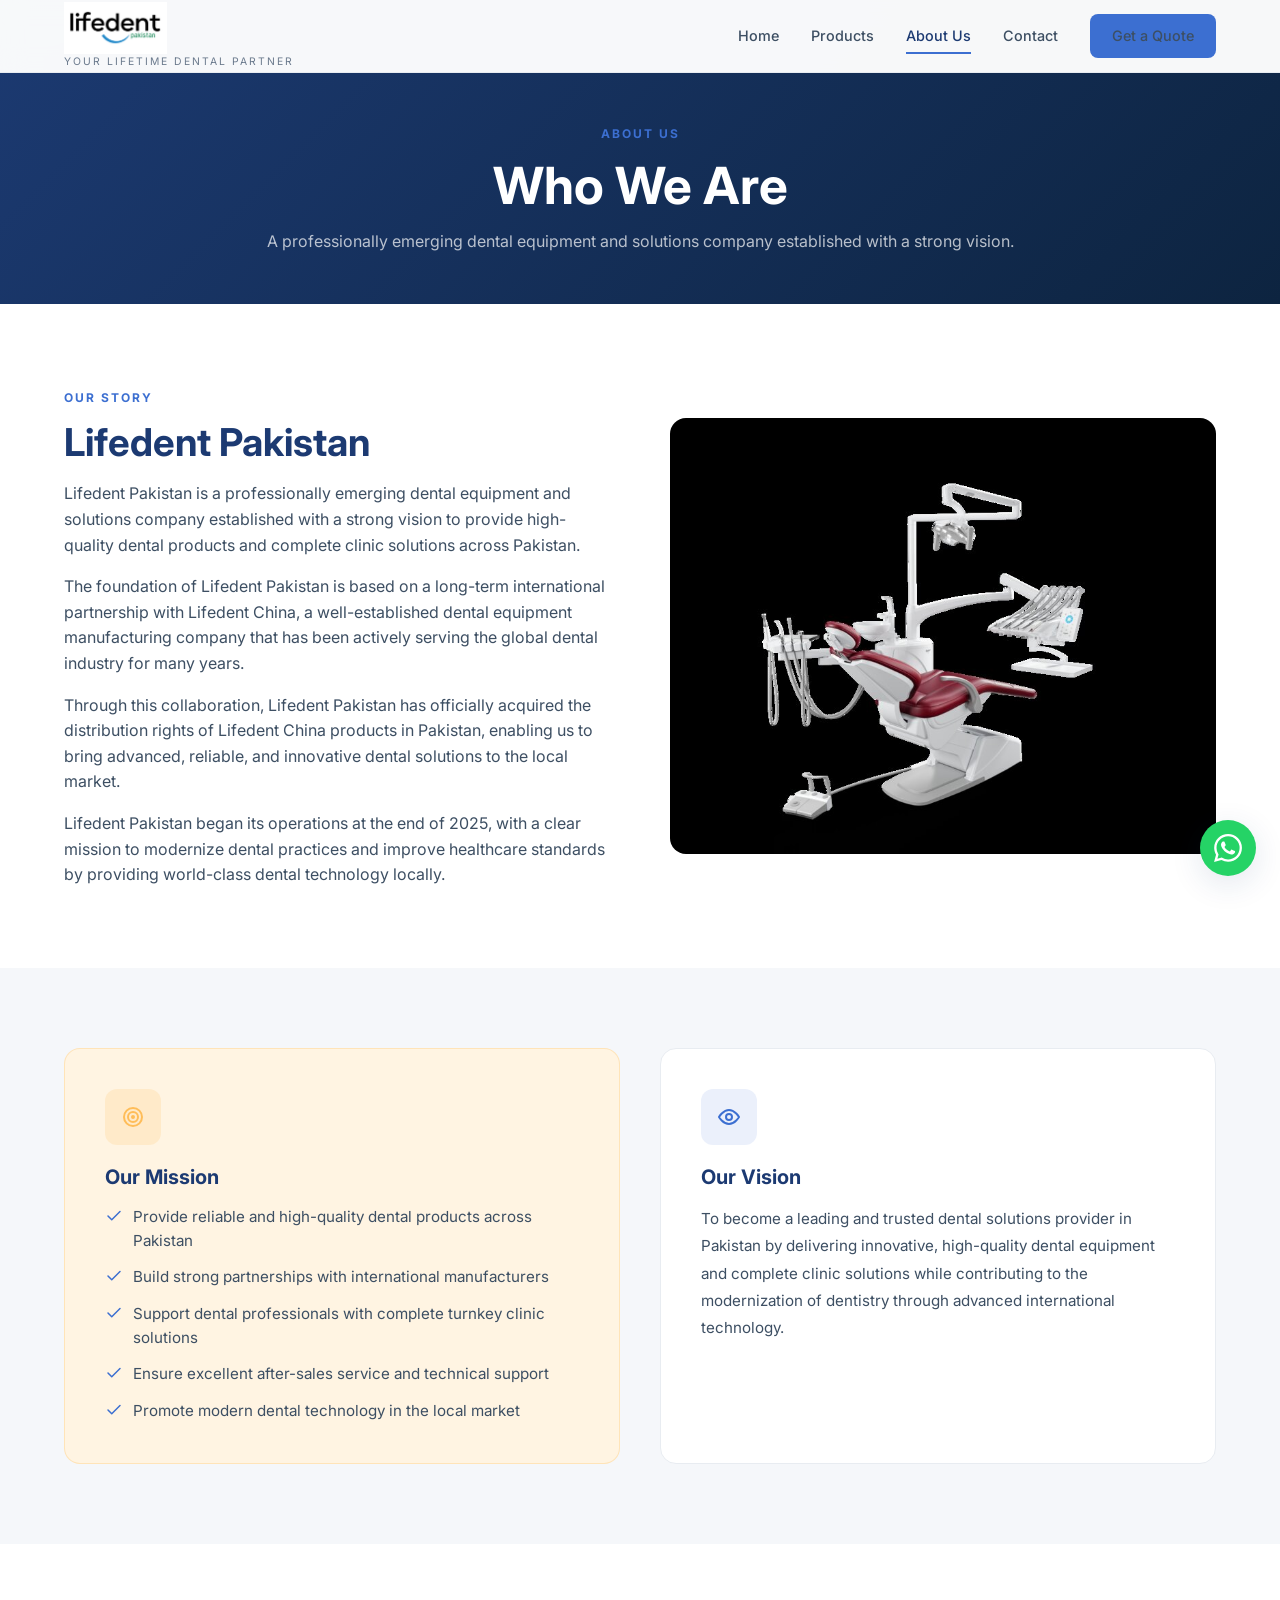
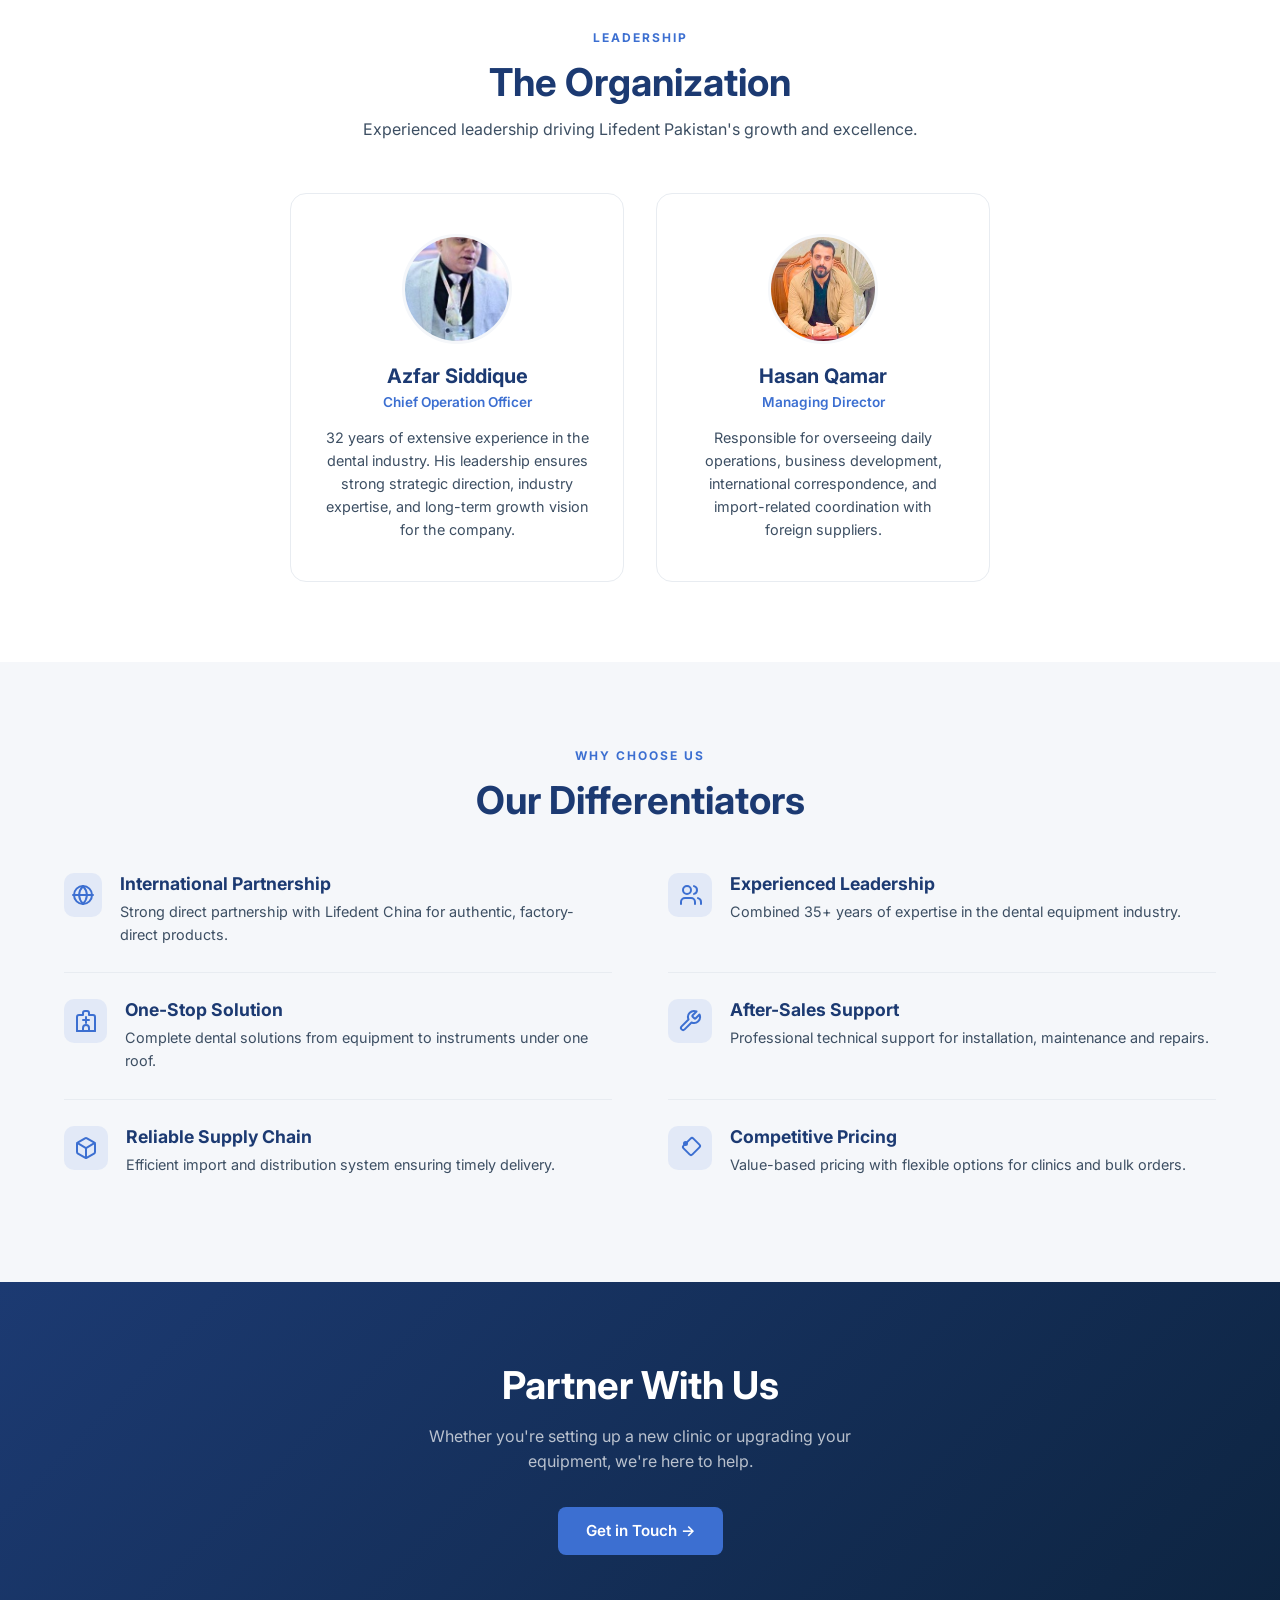
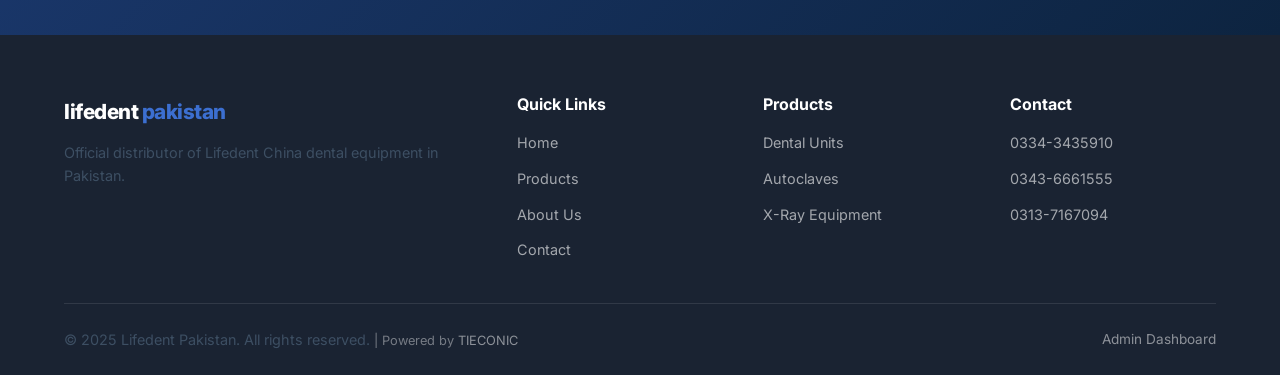
==== commit e8bfb739: "Improve admin panel and website UI - Admin: full responsive redesign (mobile sidebar with hamburger," ====
--- a/about.html
+++ b/about.html
@@ -169,7 +169,7 @@
       <h2>Partner With Us</h2>
       <p>Whether you're setting up a new clinic or upgrading your equipment, we're here to help.</p>
       <div class="cta-buttons">
-        <a href="contact.html" class="btn btn-gold">Get in Touch →</a>
+        <a href="contact.html" class="btn btn-primary">Get in Touch →</a>
       </div>
     </div>
   </section>
@@ -215,7 +215,7 @@
     </div>
   </footer>
 
-  <a href="https://wa.me/923343435910" target="_blank" class="whatsapp-float" title="Chat on WhatsApp">💬</a>
+  <a href="https://wa.me/923343435910" target="_blank" class="whatsapp-float" title="Chat on WhatsApp"><svg xmlns="http://www.w3.org/2000/svg" viewBox="0 0 24 24" fill="currentColor" width="28" height="28"><path d="M17.472 14.382c-.297-.149-1.758-.867-2.03-.967-.273-.099-.471-.148-.67.15-.197.297-.767.966-.94 1.164-.173.199-.347.223-.644.075-.297-.15-1.255-.463-2.39-1.475-.883-.788-1.48-1.761-1.653-2.059-.173-.297-.018-.458.13-.606.134-.133.298-.347.446-.52.149-.174.198-.298.298-.497.099-.198.05-.371-.025-.52-.075-.149-.669-1.612-.916-2.207-.242-.579-.487-.5-.669-.51-.173-.008-.371-.01-.57-.01-.198 0-.52.074-.792.372-.272.297-1.04 1.016-1.04 2.479 0 1.462 1.065 2.875 1.213 3.074.149.198 2.096 3.2 5.077 4.487.709.306 1.262.489 1.694.625.712.227 1.36.195 1.871.118.571-.085 1.758-.719 2.006-1.413.248-.694.248-1.289.173-1.413-.074-.124-.272-.198-.57-.347m-5.421 7.403h-.004a9.87 9.87 0 01-5.031-1.378l-.361-.214-3.741.982.998-3.648-.235-.374a9.86 9.86 0 01-1.51-5.26c.001-5.45 4.436-9.884 9.888-9.884 2.64 0 5.122 1.03 6.988 2.898a9.825 9.825 0 012.893 6.994c-.003 5.45-4.437 9.884-9.885 9.884m8.413-18.297A11.815 11.815 0 0012.05 0C5.495 0 .16 5.335.157 11.892c0 2.096.547 4.142 1.588 5.945L.057 24l6.305-1.654a11.882 11.882 0 005.683 1.448h.005c6.554 0 11.89-5.335 11.893-11.893a11.821 11.821 0 00-3.48-8.413z"/></svg></a>
   <script src="js/main.js"></script>
 </body>
 </html>
--- a/css/style.css
+++ b/css/style.css
@@ -86,7 +86,7 @@
 }
 .logo { display: flex; align-items: center; gap: 10px; }
 .logo svg { height: 36px; width: auto; }
-.logo-img { height: 34px; width: auto; display: block; margin-bottom: 2px; }
+.logo-img { height: 52px; width: auto; display: block; margin-bottom: 2px; }
 .logo-text { font-size: 1.3rem; font-weight: 800; color: var(--navy); letter-spacing: -0.5px; }
 .logo-text span { color: var(--blue); }
 .logo-sub { font-size: 0.65rem; color: var(--gray-500); text-transform: uppercase; letter-spacing: 2px; display: block; margin-top: -2px; }
@@ -350,118 +350,217 @@
 .modal img { border-radius: var(--radius); margin-bottom: 20px; }
 
 /* ========================================
-   ADMIN DASHBOARD STYLES
+   ADMIN DASHBOARD — 2-Color Responsive
    ======================================== */
-.admin-layout {
-  display: grid; grid-template-columns: 250px 1fr; min-height: 100vh;
-}
+
+/* Login Screen */
+.admin-login-overlay {
+  position: fixed; inset: 0; z-index: 9999;
+  background: var(--off-white);
+  display: flex; align-items: center; justify-content: center; padding: 24px;
+}
+.admin-login-box {
+  background: var(--white); border-radius: var(--radius-lg);
+  padding: 40px 36px; width: 100%; max-width: 400px;
+  border: 1px solid var(--gray-100); box-shadow: var(--shadow-lg); text-align: center;
+}
+.admin-login-box img { height: 72px; width: auto; margin: 0 auto 18px; display: block; }
+.admin-login-box h2 { margin-bottom: 6px; }
+.admin-login-box > p { color: var(--gray-500); font-size: 0.875rem; margin-bottom: 24px; }
+.admin-login-box .btn { justify-content: center; }
+
+/* Layout */
+.admin-layout { display: flex; min-height: 100vh; }
+
+/* Mobile Top Bar */
+.admin-mobile-bar {
+  display: none; position: fixed; top: 0; left: 0; right: 0; z-index: 1100;
+  background: var(--navy); height: 60px; padding: 0 16px;
+  align-items: center; justify-content: space-between;
+  box-shadow: 0 2px 8px rgba(0,0,0,0.3);
+}
+.mobile-logo { display: flex; align-items: center; gap: 10px; }
+.mobile-logo img { height: 30px; width: auto; filter: brightness(0) invert(1); }
+.mobile-logo span { font-size: 0.95rem; font-weight: 700; color: var(--white); }
+.sidebar-toggle-btn {
+  background: none; border: none; cursor: pointer; padding: 8px;
+  border-radius: 6px; display: flex; flex-direction: column; gap: 5px;
+  transition: background var(--transition);
+}
+.sidebar-toggle-btn:hover { background: rgba(255,255,255,0.1); }
+.sidebar-toggle-btn span {
+  display: block; width: 22px; height: 2px;
+  background: var(--white); border-radius: 2px; transition: all 0.3s;
+}
+.sidebar-toggle-btn.open span:nth-child(1) { transform: translateY(7px) rotate(45deg); }
+.sidebar-toggle-btn.open span:nth-child(2) { opacity: 0; transform: scaleX(0); }
+.sidebar-toggle-btn.open span:nth-child(3) { transform: translateY(-7px) rotate(-45deg); }
+
+/* Sidebar Overlay */
+.sidebar-overlay {
+  display: none; position: fixed; inset: 0; z-index: 1050;
+  background: rgba(0,0,0,0.5); backdrop-filter: blur(2px);
+}
+.sidebar-overlay.active { display: block; }
+
+/* Sidebar */
 .admin-sidebar {
-  background: var(--navy); color: var(--white); padding: 24px 0;
-  position: fixed; top: 0; left: 0; bottom: 0; width: 250px; overflow-y: auto;
+  background: var(--navy); width: 260px; flex-shrink: 0;
+  position: fixed; top: 0; left: 0; bottom: 0; z-index: 1100;
+  display: flex; flex-direction: column; overflow-y: auto;
+  transition: transform 0.3s ease;
 }
 .admin-sidebar .logo-area {
-  padding: 0 24px 24px; border-bottom: 1px solid rgba(255,255,255,0.1);
-  margin-bottom: 16px;
-}
-.admin-sidebar .logo-area h3 { color: var(--white); font-size: 1.1rem; }
-.admin-sidebar .logo-area span { color: var(--blue); font-size: 0.75rem; }
-.admin-nav { list-style: none; }
+  padding: 28px 24px 22px; border-bottom: 1px solid rgba(255,255,255,0.08);
+  text-align: center;
+}
+.admin-sidebar .logo-area img {
+  height: 84px; width: auto; margin: 0 auto 12px; display: block;
+  filter: brightness(0) invert(1);
+}
+.logo-name { font-size: 1.05rem; font-weight: 700; color: var(--white); letter-spacing: -0.3px; }
+.logo-name span { color: var(--blue); }
+.logo-tag {
+  font-size: 0.62rem; color: rgba(255,255,255,0.35);
+  text-transform: uppercase; letter-spacing: 2px; display: block; margin-top: 3px;
+}
+.admin-nav { list-style: none; padding: 12px 0; flex: 1; }
 .admin-nav li a {
   display: flex; align-items: center; gap: 12px;
-  padding: 12px 24px; color: rgba(255,255,255,0.6);
-  font-size: 0.9rem; transition: all var(--transition);
-}
-.admin-nav li a:hover, .admin-nav li a.active {
-  background: rgba(255,255,255,0.08); color: var(--white);
-}
-.admin-nav li a.active { border-right: 3px solid var(--blue); }
-
-.admin-main { margin-left: 250px; padding: 32px; background: var(--off-white); min-height: 100vh; }
+  padding: 13px 20px 13px 24px; border-left: 3px solid transparent;
+  color: rgba(255,255,255,0.55); font-size: 0.875rem; font-weight: 500;
+  transition: all var(--transition);
+}
+.admin-nav li a:hover { background: rgba(255,255,255,0.06); color: var(--white); }
+.admin-nav li a.active {
+  background: rgba(60,111,209,0.18); color: var(--white); border-left-color: var(--blue);
+}
+.nav-icon { font-size: 1rem; width: 20px; text-align: center; flex-shrink: 0; }
+.admin-nav-footer { padding: 8px 0; border-top: 1px solid rgba(255,255,255,0.08); }
+.admin-logout-btn {
+  display: flex; align-items: center; gap: 12px; width: 100%;
+  padding: 13px 20px 13px 24px; background: none; border: none;
+  color: rgba(255,255,255,0.45); font-size: 0.875rem; font-weight: 500;
+  font-family: inherit; cursor: pointer; transition: all var(--transition); text-align: left;
+}
+.admin-logout-btn:hover { background: rgba(255,255,255,0.06); color: var(--white); }
+
+/* Main */
+.admin-main {
+  margin-left: 260px; padding: 32px;
+  background: var(--off-white); min-height: 100vh; flex: 1;
+}
+
+/* Topbar */
 .admin-topbar {
-  display: flex; justify-content: space-between; align-items: center;
-  margin-bottom: 32px;
-}
-.admin-topbar h1 { font-size: 1.6rem; }
-
-/* Admin Cards */
+  display: flex; justify-content: space-between; align-items: flex-start;
+  margin-bottom: 28px; flex-wrap: wrap; gap: 16px;
+}
+.admin-topbar h1 { font-size: 1.5rem; }
+.topbar-sub { color: var(--gray-500); font-size: 0.85rem; margin-top: 2px; }
+
+/* Stat Cards */
 .admin-stats {
-  display: grid; grid-template-columns: repeat(auto-fill, minmax(220px, 1fr)); gap: 20px;
-  margin-bottom: 32px;
+  display: grid; grid-template-columns: repeat(3, 1fr); gap: 20px; margin-bottom: 28px;
 }
 .admin-stat-card {
-  background: var(--white); border-radius: var(--radius-lg); padding: 24px;
-  border: 1px solid var(--gray-100);
-}
-.admin-stat-card .label { font-size: 0.8rem; color: var(--gray-500); text-transform: uppercase; letter-spacing: 1px; }
-.admin-stat-card .value { font-size: 2rem; font-weight: 700; color: var(--navy); margin: 4px 0; }
-
-/* Admin Table */
+  background: var(--white); border-radius: var(--radius-lg);
+  padding: 22px 20px; border: 1px solid var(--gray-100);
+  display: flex; align-items: center; gap: 16px; transition: all var(--transition);
+}
+.admin-stat-card:hover { box-shadow: var(--shadow-md); border-color: var(--blue); transform: translateY(-1px); }
+.admin-stat-icon {
+  width: 48px; height: 48px; border-radius: 12px;
+  background: rgba(60,111,209,0.1); color: var(--blue);
+  display: flex; align-items: center; justify-content: center;
+  font-size: 1.3rem; flex-shrink: 0;
+}
+.admin-stat-info .label {
+  font-size: 0.72rem; color: var(--gray-500); text-transform: uppercase; letter-spacing: 1px;
+}
+.admin-stat-info .value { font-size: 1.8rem; font-weight: 700; color: var(--navy); line-height: 1.2; }
+
+/* Table */
 .admin-table-wrap {
   background: var(--white); border-radius: var(--radius-lg);
   border: 1px solid var(--gray-100); overflow: hidden;
 }
 .admin-table-header {
   display: flex; justify-content: space-between; align-items: center;
-  padding: 20px 24px; border-bottom: 1px solid var(--gray-100);
-}
-.admin-table-header h3 { font-size: 1.1rem; }
-
-.admin-table {
-  width: 100%; border-collapse: collapse;
-}
+  padding: 18px 24px; border-bottom: 1px solid var(--gray-100); flex-wrap: wrap; gap: 8px;
+}
+.admin-table-header h3 { font-size: 1rem; }
+.admin-table { width: 100%; border-collapse: collapse; }
 .admin-table th {
-  text-align: left; padding: 12px 24px; font-size: 0.8rem;
-  text-transform: uppercase; letter-spacing: 1px; color: var(--gray-500);
-  border-bottom: 1px solid var(--gray-100); background: var(--off-white);
+  text-align: left; padding: 11px 20px;
+  font-size: 0.72rem; text-transform: uppercase; letter-spacing: 1px;
+  color: var(--gray-500); background: var(--off-white);
+  border-bottom: 1px solid var(--gray-100); white-space: nowrap;
 }
 .admin-table td {
-  padding: 16px 24px; border-bottom: 1px solid var(--gray-100);
-  font-size: 0.9rem; vertical-align: middle;
+  padding: 14px 20px; border-bottom: 1px solid var(--gray-100);
+  font-size: 0.875rem; vertical-align: middle;
 }
 .admin-table tr:last-child td { border-bottom: none; }
-.admin-table .product-thumb {
-  width: 50px; height: 50px; border-radius: var(--radius);
-  object-fit: cover; background: var(--off-white);
-}
+.admin-table tr:hover td { background: rgba(60,111,209,0.02); }
+.product-thumb {
+  width: 48px; height: 48px; border-radius: var(--radius);
+  object-fit: cover; border: 1px solid var(--gray-100); background: var(--off-white); display: block;
+}
+
+/* Badge */
 .badge {
-  display: inline-block; padding: 4px 12px; border-radius: 12px;
-  font-size: 0.75rem; font-weight: 600;
-}
-.badge-active { background: rgba(56,161,105,0.1); color: var(--green); }
-.badge-draft { background: rgba(107,122,141,0.1); color: var(--gray-500); }
-
-/* Admin Form */
+  display: inline-block; padding: 3px 10px; border-radius: 20px;
+  font-size: 0.7rem; font-weight: 600; text-transform: uppercase; letter-spacing: 0.5px;
+}
+.badge-active { background: rgba(56,161,105,0.12); color: #276749; }
+.badge-draft { background: rgba(107,122,141,0.12); color: var(--gray-500); }
+
+/* Form */
 .admin-form-wrap {
   background: var(--white); border-radius: var(--radius-lg);
-  border: 1px solid var(--gray-100); padding: 32px;
-}
-.admin-form-wrap h3 { margin-bottom: 24px; }
-
-/* --- Toast Notification --- */
+  border: 1px solid var(--gray-100); padding: 28px;
+}
+.form-group .err { font-size: 0.75rem; color: var(--red); display: none; margin-top: 2px; }
+.form-group .err.show { display: block; }
+.form-group input.has-error, .form-group textarea.has-error {
+  border-color: var(--red); box-shadow: 0 0 0 3px rgba(229,62,62,0.08);
+}
+
+/* Quick Actions */
+.quick-actions { display: flex; gap: 10px; flex-wrap: wrap; padding: 20px 24px; }
+
+/* Empty State */
+.admin-empty { text-align: center; padding: 56px 24px; }
+.admin-empty .empty-icon { font-size: 2.5rem; margin-bottom: 12px; }
+.admin-empty h4 { color: var(--gray-700); margin-bottom: 6px; }
+.admin-empty p { font-size: 0.875rem; color: var(--gray-500); }
+
+/* Toast */
 .toast {
-  position: fixed; bottom: 24px; right: 24px; z-index: 3000;
-  background: var(--navy); color: var(--white);
-  padding: 14px 24px; border-radius: var(--radius);
-  font-size: 0.9rem; box-shadow: var(--shadow-lg);
-  transform: translateY(100px); opacity: 0;
-  transition: all 0.3s ease;
+  position: fixed; bottom: 24px; right: 24px; z-index: 9000;
+  padding: 12px 20px; border-radius: var(--radius); font-weight: 500;
+  font-size: 0.875rem; color: var(--white);
+  box-shadow: 0 4px 20px rgba(0,0,0,0.2);
+  transform: translateY(120px); opacity: 0;
+  transition: all 0.3s cubic-bezier(0.4,0,0.2,1); max-width: 320px;
 }
 .toast.show { transform: translateY(0); opacity: 1; }
-.toast.success { background: var(--green); }
-.toast.error { background: var(--red); }
-
-/* --- WhatsApp Floating Button --- */
+.toast.success { background: #276749; }
+.toast.error { background: #C53030; }
+.toast.info { background: var(--navy); }
+
+/* WhatsApp Float */
 .whatsapp-float {
   position: fixed; bottom: 24px; right: 24px; z-index: 900;
   width: 56px; height: 56px; border-radius: 50%;
   background: #25D366; color: white;
   display: flex; align-items: center; justify-content: center;
   box-shadow: var(--shadow-lg); transition: transform var(--transition);
-  font-size: 1.6rem;
 }
 .whatsapp-float:hover { transform: scale(1.1); color: white; }
 
-/* --- Responsive --- */
+/* ===== GENERAL RESPONSIVE ===== */
 @media (max-width: 900px) {
   .hero-grid, .about-split, .contact-grid { grid-template-columns: 1fr; gap: 40px; }
   .hero { padding: 120px 0 60px; }
@@ -472,17 +571,9 @@
   .feature-list { grid-template-columns: 1fr; gap: 0; }
   .feature-row:nth-child(2) { border-top: 1px solid var(--gray-100); padding-top: 26px; }
   .form-row { grid-template-columns: 1fr; }
-  
-  /* Admin responsive */
-  .admin-layout { grid-template-columns: 1fr; }
-  .admin-sidebar { display: none; }
-  .admin-main { margin-left: 0; }
-  .admin-table { font-size: 0.8rem; }
-  .admin-table th, .admin-table td { padding: 10px 12px; }
-}
-
+}
 @media (max-width: 768px) {
-  .nav { 
+  .nav {
     display: none; position: fixed; top: 72px; left: 0; right: 0;
     background: var(--white); flex-direction: column; padding: 24px;
     box-shadow: var(--shadow-lg); gap: 16px;
@@ -492,3 +583,43 @@
   .footer-grid { grid-template-columns: 1fr; }
   .footer-bottom { flex-direction: column; gap: 8px; text-align: center; }
 }
+
+/* ===== ADMIN RESPONSIVE ===== */
+@media (max-width: 1100px) {
+  .admin-sidebar { width: 230px; }
+  .admin-main { margin-left: 230px; padding: 24px; }
+}
+@media (max-width: 768px) {
+  .admin-mobile-bar { display: flex; }
+  .admin-sidebar { transform: translateX(-100%); }
+  .admin-sidebar.open { transform: translateX(0); box-shadow: 8px 0 32px rgba(0,0,0,0.25); }
+  .admin-main { margin-left: 0; padding: 76px 16px 24px; }
+  .admin-stats { grid-template-columns: 1fr 1fr; gap: 12px; }
+  .admin-stat-card { padding: 16px 14px; gap: 12px; }
+  .admin-stat-icon { width: 40px; height: 40px; font-size: 1.1rem; }
+  .admin-stat-info .value { font-size: 1.5rem; }
+  .admin-topbar { flex-direction: column; align-items: flex-start; gap: 12px; }
+  .admin-topbar h1 { font-size: 1.25rem; }
+  /* Table → card view */
+  .admin-table thead { display: none; }
+  .admin-table tbody tr { display: block; padding: 14px 16px; border-bottom: 1px solid var(--gray-100); }
+  .admin-table tbody tr:last-child { border-bottom: none; }
+  .admin-table td {
+    display: flex; align-items: center; gap: 10px;
+    padding: 4px 0; border-bottom: none; font-size: 0.85rem;
+  }
+  .admin-table td::before {
+    content: attr(data-label);
+    font-size: 0.68rem; font-weight: 700; color: var(--gray-500);
+    text-transform: uppercase; letter-spacing: 0.5px; min-width: 72px; flex-shrink: 0;
+  }
+  .admin-table td[data-label="Image"]::before { display: none; }
+  .admin-table td:last-child { margin-top: 6px; }
+  .admin-form-wrap { padding: 20px 16px; }
+  .quick-actions { padding: 14px 16px; }
+  .admin-login-box { padding: 32px 20px; }
+}
+@media (max-width: 480px) {
+  .admin-stats { grid-template-columns: 1fr; }
+  .admin-main { padding: 70px 12px 20px; }
+}
